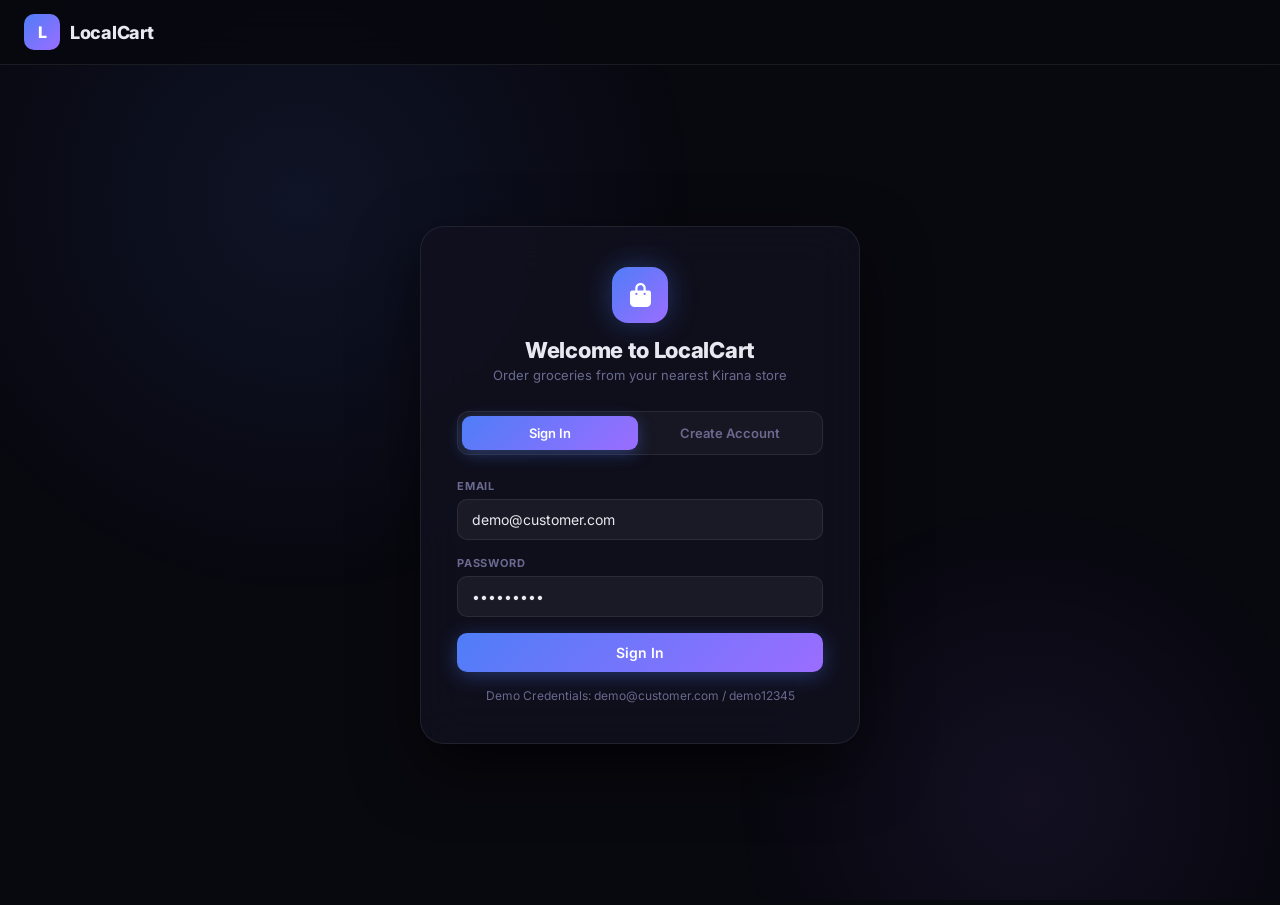
==== frontend/customer/index.html @ fc1aea0f "feat: implement customer storefront, unified landing page, and backend integration - Added customer " ====
<!DOCTYPE html>
<html lang="en">
<head>
  <meta charset="UTF-8">
  <meta name="viewport" content="width=device-width, initial-scale=1.0, maximum-scale=1.0, user-scalable=no">
  <title>LocalCart — Shop Groceries Online</title>
  <meta name="description" content="Order groceries from your nearest Kirana store. Fast delivery in under 20 minutes.">
  <link rel="stylesheet" href="customer.css">
  <link rel="stylesheet" href="https://cdnjs.cloudflare.com/ajax/libs/font-awesome/6.5.1/css/all.min.css">
</head>
<body>

<div class="bg-canvas"></div>

<!-- ─── Navbar ─── -->
<nav class="navbar">
  <div class="nav-brand">
    <div class="nav-logo">L</div>
    <span class="nav-title">LocalCart</span>
  </div>
  <div class="nav-actions">
    <span class="nav-user" id="navUser"></span>
    <button class="nav-btn" id="navCartBtn" style="display:none" onclick="toggleMobileCart()">
      <i class="fas fa-shopping-cart"></i>
      <span class="cart-badge" id="cartBadge" style="display:none">0</span>
    </button>
    <button class="nav-btn" id="navLogout" style="display:none" onclick="handleLogout()">
      <i class="fas fa-right-from-bracket"></i> Logout
    </button>
  </div>
</nav>

<!-- ═══════ VIEW: AUTH ═══════ -->
<div class="view active" id="view-auth">
  <div class="auth-container">
    <div class="auth-card">
      <div class="auth-header">
        <div class="auth-icon"><i class="fas fa-bag-shopping"></i></div>
        <div class="auth-title">Welcome to LocalCart</div>
        <div class="auth-sub">Order groceries from your nearest Kirana store</div>
      </div>

      <div class="auth-tabs">
        <button class="auth-tab active" id="authTabLogin" onclick="switchAuthTab('login')">Sign In</button>
        <button class="auth-tab" id="authTabRegister" onclick="switchAuthTab('register')">Create Account</button>
      </div>

      <div class="form-error" id="authError"></div>

      <!-- Login Panel -->
      <div class="form-panel active" id="authPanelLogin">
        <form onsubmit="handleLogin(event)">
          <div class="form-group">
            <label class="form-label">Email</label>
            <input class="form-input" type="email" id="loginEmail" placeholder="you@example.com" value="demo@customer.com" required>
          </div>
          <div class="form-group">
            <label class="form-label">Password</label>
            <input class="form-input" type="password" id="loginPassword" placeholder="Enter your password" value="demo12345" required>
          </div>
          <button type="submit" class="btn btn-primary btn-block" id="loginBtn">
            <span class="spinner"></span>
            <span class="btn-label">Sign In</span>
          </button>
          <div style="text-align:center; margin-top:16px; font-size:12px; color:var(--text-muted);">
            Demo Credentials: demo@customer.com / demo12345
          </div>
        </form>
      </div>

      <!-- Register Panel -->
      <div class="form-panel" id="authPanelRegister">
        <form onsubmit="handleRegister(event)">
          <div class="form-group">
            <label class="form-label">Full Name</label>
            <input class="form-input" type="text" id="regName" placeholder="Your name" required>
          </div>
          <div class="form-group">
            <label class="form-label">Email</label>
            <input class="form-input" type="email" id="regEmail" placeholder="you@example.com" required>
          </div>
          <div class="form-group">
            <label class="form-label">Password</label>
            <input class="form-input" type="password" id="regPassword" placeholder="Min 8 characters" required>
          </div>
          <div class="form-group">
            <label class="form-label">Confirm Password</label>
            <input class="form-input" type="password" id="regConfirm" placeholder="Re-enter password" required>
          </div>
          <button type="submit" class="btn btn-primary btn-block" id="regBtn">
            <span class="spinner"></span>
            <span class="btn-label"><i class="fas fa-user-plus"></i> Create Account</span>
          </button>
        </form>
      </div>
    </div>
  </div>
</div>

<!-- ═══════ VIEW: CATALOG ═══════ -->
<div class="view" id="view-catalog">
  <div class="main-content">
    <div class="page-header">
      <div class="page-title">Shop Groceries 🛒</div>
      <div class="page-sub">Fresh products from your neighbourhood Kirana store</div>
    </div>

    <div class="cat-bar" id="catBar">
      <button class="cat-pill active" data-cat="All">All</button>
    </div>

    <div class="catalog-layout">
      <div class="product-grid" id="productGrid"></div>

      <!-- Cart Sidebar -->
      <div class="cart-sidebar" id="cartSidebar">
        <div class="cart-title"><i class="fas fa-shopping-cart"></i> Your Cart</div>
        <div class="cart-empty" id="cartEmpty">
          <i class="fas fa-cart-plus"></i>
          Your cart is empty.<br>Add some products to get started!
        </div>
        <div id="cartList"></div>
        <div class="cart-footer" id="cartFooter" style="display:none">
          <div class="cart-total">
            <span>Total</span>
            <span class="cart-total-val" id="cartTotal">₹0</span>
          </div>
          <button class="btn btn-primary btn-block" onclick="goToCheckout()">
            <i class="fas fa-arrow-right"></i> Proceed to Checkout
          </button>
        </div>
      </div>
    </div>
  </div>
</div>

<!-- ═══════ VIEW: CHECKOUT ═══════ -->
<div class="view" id="view-checkout">
  <div class="main-content">
    <div class="checkout-container">
      <div class="page-header">
        <button class="btn btn-ghost" onclick="showView('catalog')" style="margin-bottom:8px">
          <i class="fas fa-arrow-left"></i> Back to catalog
        </button>
        <div class="page-title">Checkout</div>
      </div>

      <!-- Order Summary -->
      <div class="checkout-card">
        <div class="checkout-card-title"><i class="fas fa-receipt"></i> Order Summary</div>
        <div id="checkoutItems"></div>
        <div class="checkout-item" style="border-top:1px solid var(--border);margin-top:8px;padding-top:12px;font-weight:700;font-size:15px">
          <span>Total</span>
          <span id="checkoutTotal" style="color:var(--green)">₹0</span>
        </div>
      </div>

      <!-- Delivery Address -->
      <div class="checkout-card">
        <div class="checkout-card-title"><i class="fas fa-map-marker-alt"></i> Delivery Address</div>
        <textarea class="form-input" id="deliveryAddress" placeholder="Enter your full delivery address (min 20 characters)..." rows="3"></textarea>
      </div>

      <!-- Payment Method -->
      <div class="checkout-card">
        <div class="checkout-card-title"><i class="fas fa-credit-card"></i> Payment Method</div>
        <div class="radio-group">
          <label class="radio-option selected" data-method="COD" onclick="selectPayment('COD')">
            <input type="radio" name="payment" value="COD" checked>
            <div>
              <div class="radio-label">💵 Cash on Delivery</div>
              <div class="radio-desc">Pay when your order arrives</div>
            </div>
          </label>
          <label class="radio-option" data-method="UPI" onclick="selectPayment('UPI')">
            <input type="radio" name="payment" value="UPI">
            <div>
              <div class="radio-label">📱 UPI Payment</div>
              <div class="radio-desc">Pay via Google Pay, PhonePe, etc.</div>
            </div>
          </label>
        </div>
        <div class="upi-placeholder" id="upiPlaceholder" style="display:none">
          <i class="fas fa-qrcode" style="font-size:48px;display:block;margin-bottom:8px;opacity:0.5"></i>
          Pay via UPI before placing your order
        </div>
      </div>

      <div class="form-error" id="checkoutError"></div>

      <button class="btn btn-primary btn-block" id="placeOrderBtn" onclick="placeOrder()" style="margin-top:8px;padding:14px">
        <span class="spinner"></span>
        <span class="btn-label"><i class="fas fa-check"></i> Place Order</span>
      </button>
    </div>
  </div>
</div>

<!-- ═══════ VIEW: CONFIRMATION ═══════ -->
<div class="view" id="view-confirm">
  <div class="confirm-container">
    <div class="confirm-card">
      <div class="confirm-icon"><i class="fas fa-check"></i></div>
      <div class="confirm-title">Order Placed! 🎉</div>
      <div class="confirm-sub">Your order is being prepared for delivery</div>

      <div class="confirm-detail">
        <span class="confirm-detail-label">Order ID</span>
        <span class="confirm-detail-val" id="confirmOrderId">#—</span>
      </div>
      <div class="confirm-detail">
        <span class="confirm-detail-label">Estimated Delivery</span>
        <span class="confirm-detail-val" id="confirmEta">~20 minutes</span>
      </div>
      <div class="confirm-detail">
        <span class="confirm-detail-label">Total</span>
        <span class="confirm-detail-val" style="color:var(--green)" id="confirmTotal">₹0</span>
      </div>
      <div class="confirm-detail">
        <span class="confirm-detail-label">Payment</span>
        <span class="confirm-detail-val" id="confirmPayment">COD</span>
      </div>

      <div class="confirm-items">
        <div class="confirm-items-title">Items Ordered</div>
        <div id="confirmItemsList"></div>
      </div>

      <button class="btn btn-primary btn-block" onclick="backToCatalog()" style="margin-top:16px">
        <i class="fas fa-arrow-left"></i> Back to Catalog
      </button>
    </div>
  </div>
</div>

<script src="cart.js"></script>
<script src="customer.js"></script>
</body>
</html>
---- frontend/customer/customer.css ----
/* customer.css — LocalCart Customer Panel Stylesheet */
@import url('https://fonts.googleapis.com/css2?family=Inter:wght@300;400;500;600;700;800&display=swap');

*, *::before, *::after { box-sizing: border-box; margin: 0; padding: 0; }

:root {
  --bg: #08080f;
  --bg-card: rgba(16,16,30,0.88);
  --bg-glass: rgba(255,255,255,0.03);
  --bg-input: rgba(255,255,255,0.05);
  --border: rgba(255,255,255,0.08);
  --border-hover: rgba(255,255,255,0.15);
  --text: #e8e8f0;
  --text-secondary: #b0b0c8;
  --text-muted: #6a6a90;
  --accent: #4f7df8;
  --accent-2: #9b6dff;
  --accent-glow: rgba(79,125,248,0.35);
  --green: #34d399;
  --red: #f87171;
  --orange: #f59e0b;
  --pink: #ec4899;
  --cyan: #36d6e7;
  --radius: 16px;
  --radius-sm: 10px;
  --radius-xs: 6px;
  --shadow: 0 24px 64px rgba(0,0,0,0.6);
  --font: 'Inter', -apple-system, BlinkMacSystemFont, sans-serif;
  --transition: 0.25s cubic-bezier(0.4,0,0.2,1);
}

html, body { height: 100%; font-family: var(--font); background: var(--bg); color: var(--text); -webkit-font-smoothing: antialiased; }

/* Background blobs */
.bg-canvas { position: fixed; inset: 0; z-index: 0; overflow: hidden; pointer-events: none; }
.bg-canvas::before {
  content: ''; position: absolute; width: 800px; height: 800px; border-radius: 50%;
  background: radial-gradient(circle, rgba(79,125,248,0.10) 0%, transparent 70%);
  top: -200px; left: -100px; animation: drift1 18s ease-in-out infinite alternate;
}
.bg-canvas::after {
  content: ''; position: absolute; width: 600px; height: 600px; border-radius: 50%;
  background: radial-gradient(circle, rgba(155,109,255,0.08) 0%, transparent 70%);
  bottom: -200px; right: -50px; animation: drift2 22s ease-in-out infinite alternate;
}
@keyframes drift1 { from{transform:translate(0,0) scale(1)} to{transform:translate(60px,40px) scale(1.1)} }
@keyframes drift2 { from{transform:translate(0,0) scale(1)} to{transform:translate(-50px,-30px) scale(1.08)} }

/* ─── Navbar ─── */
.navbar {
  position: sticky; top: 0; z-index: 100;
  display: flex; align-items: center; justify-content: space-between;
  padding: 14px 24px;
  background: rgba(8,8,15,0.85); backdrop-filter: blur(20px);
  border-bottom: 1px solid var(--border);
}
.nav-brand { display: flex; align-items: center; gap: 10px; }
.nav-logo {
  width: 36px; height: 36px; border-radius: 10px;
  background: linear-gradient(135deg, var(--accent), var(--accent-2));
  display: flex; align-items: center; justify-content: center;
  font-size: 16px; color: #fff; font-weight: 800;
}
.nav-title { font-size: 18px; font-weight: 800; letter-spacing: -0.3px; }
.nav-actions { display: flex; align-items: center; gap: 12px; }
.nav-btn {
  background: var(--bg-glass); border: 1px solid var(--border); border-radius: var(--radius-sm);
  color: var(--text-secondary); padding: 8px 14px; font-family: var(--font);
  font-size: 13px; font-weight: 600; cursor: pointer; transition: var(--transition);
  display: flex; align-items: center; gap: 6px;
}
.nav-btn:hover { background: rgba(255,255,255,0.07); border-color: var(--border-hover); color: var(--text); }
.nav-btn .cart-badge {
  background: var(--accent); color: #fff; font-size: 10px; font-weight: 700;
  padding: 1px 6px; border-radius: 10px; min-width: 18px; text-align: center;
}
.nav-user { font-size: 13px; color: var(--text-muted); font-weight: 500; }

/* ─── Auth View ─── */
.auth-container { display: flex; align-items: center; justify-content: center; min-height: calc(100vh - 60px); padding: 24px; }
.auth-card {
  width: 100%; max-width: 440px; background: var(--bg-card);
  backdrop-filter: blur(24px); border: 1px solid var(--border);
  border-radius: 24px; padding: 40px 36px; box-shadow: var(--shadow);
  animation: slideUp 0.5s cubic-bezier(0.22,1,0.36,1) both;
}
@keyframes slideUp { from{opacity:0;transform:translateY(24px) scale(0.97)} to{opacity:1;transform:translateY(0) scale(1)} }

.auth-header { text-align: center; margin-bottom: 28px; }
.auth-icon {
  width: 56px; height: 56px; border-radius: 16px; margin: 0 auto 14px;
  background: linear-gradient(135deg, var(--accent), var(--accent-2));
  display: flex; align-items: center; justify-content: center;
  font-size: 24px; color: #fff; box-shadow: 0 0 28px var(--accent-glow);
}
.auth-title { font-size: 22px; font-weight: 800; letter-spacing: -0.3px; }
.auth-sub { font-size: 13px; color: var(--text-muted); margin-top: 4px; }

.auth-tabs {
  display: flex; background: rgba(255,255,255,0.04); border: 1px solid var(--border);
  border-radius: 12px; padding: 4px; gap: 4px; margin-bottom: 24px;
}
.auth-tab {
  flex: 1; padding: 9px; border: none; border-radius: 9px; background: none;
  font-family: var(--font); font-size: 13px; font-weight: 600;
  color: var(--text-muted); cursor: pointer; transition: all 0.2s;
}
.auth-tab.active {
  background: linear-gradient(135deg, var(--accent), var(--accent-2));
  color: #fff; box-shadow: 0 4px 16px rgba(79,125,248,0.35);
}

.form-group { margin-bottom: 16px; }
.form-label { display: block; font-size: 11px; font-weight: 700; color: var(--text-muted); text-transform: uppercase; letter-spacing: 0.8px; margin-bottom: 6px; }
.form-input {
  width: 100%; padding: 11px 14px; background: var(--bg-input);
  border: 1.5px solid var(--border); border-radius: var(--radius-sm);
  color: var(--text); font-family: var(--font); font-size: 14px; outline: none;
  transition: border-color 0.2s, box-shadow 0.2s;
}
.form-input::placeholder { color: var(--text-muted); }
.form-input:focus { border-color: var(--accent); box-shadow: 0 0 0 3px rgba(79,125,248,0.15); }

.form-error { display: none; font-size: 12px; color: var(--red); margin-top: 8px; padding: 8px 12px; background: rgba(248,113,113,0.08); border-radius: 8px; }
.form-error.show { display: block; }

.form-panel { display: none; }
.form-panel.active { display: block; }

/* ─── Buttons ─── */
.btn {
  display: inline-flex; align-items: center; justify-content: center; gap: 8px;
  padding: 11px 20px; border: none; border-radius: var(--radius-sm);
  font-family: var(--font); font-size: 14px; font-weight: 600;
  cursor: pointer; transition: var(--transition); position: relative;
}
.btn-primary {
  background: linear-gradient(135deg, var(--accent), var(--accent-2));
  color: #fff; box-shadow: 0 4px 20px rgba(79,125,248,0.35);
}
.btn-primary:hover { opacity: 0.92; transform: translateY(-1px); box-shadow: 0 8px 28px rgba(79,125,248,0.45); }
.btn-primary:disabled { opacity: 0.5; cursor: not-allowed; transform: none; }
.btn-secondary { background: rgba(255,255,255,0.06); border: 1px solid var(--border); color: var(--text-secondary); }
.btn-secondary:hover { background: rgba(255,255,255,0.10); color: var(--text); }
.btn-ghost { background: none; border: none; color: var(--text-muted); padding: 6px 10px; }
.btn-ghost:hover { color: var(--text); }
.btn-block { width: 100%; }
.btn .spinner { display: none; width: 16px; height: 16px; border: 2px solid rgba(255,255,255,0.3); border-top-color: #fff; border-radius: 50%; animation: spin 0.6s linear infinite; }
.btn.loading .spinner { display: inline-block; }
.btn.loading .btn-label { opacity: 0.6; }
@keyframes spin { to { transform: rotate(360deg); } }

/* ─── Main Layout ─── */
.main-content { position: relative; z-index: 1; max-width: 1200px; margin: 0 auto; padding: 24px; }
.page-header { margin-bottom: 24px; }
.page-title { font-size: 24px; font-weight: 800; letter-spacing: -0.3px; }
.page-sub { font-size: 13px; color: var(--text-muted); margin-top: 4px; }

/* ─── Catalog Layout ─── */
.catalog-layout { display: grid; grid-template-columns: 1fr 340px; gap: 24px; align-items: start; }

/* ─── Category Filter ─── */
.cat-bar { display: flex; gap: 8px; margin-bottom: 20px; flex-wrap: wrap; }
.cat-pill {
  padding: 7px 16px; border-radius: 20px; border: 1px solid var(--border);
  background: var(--bg-glass); color: var(--text-muted); font-family: var(--font);
  font-size: 12.5px; font-weight: 600; cursor: pointer; transition: var(--transition);
}
.cat-pill:hover { border-color: var(--accent); color: var(--text-secondary); }
.cat-pill.active { background: var(--accent); color: #fff; border-color: var(--accent); box-shadow: 0 4px 14px rgba(79,125,248,0.3); }

/* ─── Product Grid ─── */
.product-grid { display: grid; grid-template-columns: repeat(auto-fill, minmax(220px, 1fr)); gap: 16px; }

.p-card {
  background: var(--bg-card); border: 1px solid var(--border); border-radius: var(--radius);
  padding: 20px; transition: var(--transition); position: relative; overflow: hidden;
}
.p-card:hover { border-color: var(--border-hover); transform: translateY(-2px); box-shadow: 0 12px 40px rgba(0,0,0,0.3); }
.p-card-emoji { font-size: 36px; margin-bottom: 12px; display: block; }
.p-card-name { font-size: 15px; font-weight: 700; margin-bottom: 2px; }
.p-card-te { font-size: 12px; color: var(--text-muted); margin-bottom: 8px; min-height: 16px; }
.p-card-cat { display: inline-block; font-size: 10px; font-weight: 700; text-transform: uppercase; letter-spacing: 0.5px; padding: 3px 8px; border-radius: 6px; background: rgba(79,125,248,0.12); color: var(--accent); margin-bottom: 10px; }
.p-card-price { font-size: 20px; font-weight: 800; color: var(--green); margin-bottom: 4px; }
.p-card-unit { font-size: 11px; color: var(--text-muted); margin-bottom: 12px; }
.p-card-stock { font-size: 11px; color: var(--text-muted); margin-bottom: 14px; }

.qty-row { display: flex; align-items: center; gap: 8px; margin-bottom: 12px; }
.qty-btn {
  width: 30px; height: 30px; border-radius: 8px; border: 1px solid var(--border);
  background: var(--bg-glass); color: var(--text); font-size: 16px; font-weight: 700;
  cursor: pointer; display: flex; align-items: center; justify-content: center; transition: var(--transition);
}
.qty-btn:hover { background: rgba(255,255,255,0.10); border-color: var(--accent); }
.qty-val { font-size: 15px; font-weight: 700; min-width: 24px; text-align: center; }

.add-btn {
  width: 100%; padding: 9px; border: none; border-radius: var(--radius-sm);
  background: linear-gradient(135deg, var(--accent), var(--accent-2));
  color: #fff; font-family: var(--font); font-size: 13px; font-weight: 700;
  cursor: pointer; transition: var(--transition);
}
.add-btn:hover { opacity: 0.9; box-shadow: 0 6px 20px rgba(79,125,248,0.3); }
.add-btn:disabled { opacity: 0.35; cursor: not-allowed; }
.add-btn.in-cart { background: rgba(52,211,153,0.15); color: var(--green); border: 1px solid rgba(52,211,153,0.3); }

/* ─── Cart Sidebar ─── */
.cart-sidebar {
  background: var(--bg-card); border: 1px solid var(--border); border-radius: var(--radius);
  padding: 20px; position: sticky; top: 80px;
}
.cart-title { font-size: 16px; font-weight: 800; margin-bottom: 16px; display: flex; align-items: center; gap: 8px; }
.cart-title i { color: var(--accent); }
.cart-empty { text-align: center; padding: 32px 0; color: var(--text-muted); font-size: 13px; }
.cart-empty i { font-size: 32px; display: block; margin-bottom: 8px; opacity: 0.4; }

.cart-item {
  display: flex; align-items: center; gap: 12px;
  padding: 12px 0; border-bottom: 1px solid var(--border);
}
.cart-item:last-child { border-bottom: none; }
.cart-item-info { flex: 1; min-width: 0; }
.cart-item-name { font-size: 13px; font-weight: 600; white-space: nowrap; overflow: hidden; text-overflow: ellipsis; }
.cart-item-meta { font-size: 11px; color: var(--text-muted); margin-top: 2px; }
.cart-item-price { font-size: 14px; font-weight: 700; white-space: nowrap; }
.cart-item-remove { color: var(--text-muted); cursor: pointer; padding: 4px; font-size: 12px; transition: color 0.15s; }
.cart-item-remove:hover { color: var(--red); }

.cart-footer { margin-top: 16px; padding-top: 16px; border-top: 1px solid var(--border); }
.cart-total { display: flex; justify-content: space-between; font-size: 16px; font-weight: 800; margin-bottom: 14px; }
.cart-total-val { color: var(--green); }

/* ─── Checkout View ─── */
.checkout-container { max-width: 640px; margin: 0 auto; }
.checkout-card { background: var(--bg-card); border: 1px solid var(--border); border-radius: var(--radius); padding: 24px; margin-bottom: 20px; }
.checkout-card-title { font-size: 15px; font-weight: 700; margin-bottom: 14px; display: flex; align-items: center; gap: 8px; }
.checkout-card-title i { color: var(--accent); font-size: 14px; }

.checkout-item { display: flex; justify-content: space-between; padding: 8px 0; font-size: 13px; }
.checkout-item-name { color: var(--text-secondary); }
.checkout-item-val { font-weight: 600; }

.radio-group { display: flex; flex-direction: column; gap: 10px; }
.radio-option {
  display: flex; align-items: center; gap: 10px; padding: 12px;
  background: var(--bg-glass); border: 1.5px solid var(--border); border-radius: var(--radius-sm);
  cursor: pointer; transition: var(--transition);
}
.radio-option:hover { border-color: var(--border-hover); }
.radio-option.selected { border-color: var(--accent); background: rgba(79,125,248,0.06); }
.radio-option input[type="radio"] { accent-color: var(--accent); width: 16px; height: 16px; }
.radio-label { font-size: 14px; font-weight: 600; }
.radio-desc { font-size: 11px; color: var(--text-muted); }
.upi-placeholder { margin-top: 12px; padding: 16px; background: var(--bg-glass); border-radius: var(--radius-sm); text-align: center; font-size: 13px; color: var(--text-muted); border: 1px dashed var(--border); }

textarea.form-input { resize: none; min-height: 80px; line-height: 1.5; }

/* ─── Confirmation View ─── */
.confirm-container { display: flex; align-items: center; justify-content: center; min-height: calc(100vh - 60px); padding: 24px; }
.confirm-card { text-align: center; max-width: 480px; width: 100%; background: var(--bg-card); border: 1px solid var(--border); border-radius: 24px; padding: 48px 36px; box-shadow: var(--shadow); animation: slideUp 0.5s cubic-bezier(0.22,1,0.36,1) both; }
.confirm-icon { width: 72px; height: 72px; border-radius: 50%; background: rgba(52,211,153,0.12); display: flex; align-items: center; justify-content: center; margin: 0 auto 20px; font-size: 32px; color: var(--green); animation: popIn 0.4s 0.2s both; }
@keyframes popIn { from{transform:scale(0.5);opacity:0} to{transform:scale(1);opacity:1} }
.confirm-title { font-size: 24px; font-weight: 800; margin-bottom: 6px; }
.confirm-sub { font-size: 14px; color: var(--text-muted); margin-bottom: 24px; }
.confirm-detail { display: flex; justify-content: space-between; padding: 10px 0; border-bottom: 1px solid var(--border); font-size: 14px; }
.confirm-detail:last-child { border-bottom: none; }
.confirm-detail-label { color: var(--text-muted); }
.confirm-detail-val { font-weight: 700; }
.confirm-items { text-align: left; margin: 16px 0; padding: 16px; background: var(--bg-glass); border-radius: var(--radius-sm); }
.confirm-items-title { font-size: 12px; font-weight: 700; color: var(--text-muted); text-transform: uppercase; letter-spacing: 0.5px; margin-bottom: 10px; }
.confirm-item { font-size: 13px; padding: 4px 0; display: flex; justify-content: space-between; }

/* ─── View container ─── */
.view { display: none; }
.view.active { display: block; }

/* ─── Responsive ─── */
@media (max-width: 768px) {
  .catalog-layout { grid-template-columns: 1fr; }
  .cart-sidebar { position: fixed; bottom: 0; left: 0; right: 0; z-index: 90; border-radius: 20px 20px 0 0; max-height: 45vh; overflow-y: auto; border: 1px solid var(--border); border-bottom: none; box-shadow: 0 -12px 40px rgba(0,0,0,0.5); transform: translateY(100%); transition: transform 0.3s ease; }
  .cart-sidebar.mobile-open { transform: translateY(0); }
  .product-grid { grid-template-columns: repeat(auto-fill, minmax(160px, 1fr)); gap: 12px; }
  .p-card { padding: 14px; }
  .p-card-emoji { font-size: 28px; }
  .p-card-price { font-size: 17px; }
  .navbar { padding: 12px 16px; }
  .nav-title { font-size: 16px; }
  .main-content { padding: 16px; }
  .auth-card { padding: 28px 20px; }
}

@media (max-width: 480px) {
  .product-grid { grid-template-columns: 1fr 1fr; gap: 10px; }
  .p-card { padding: 12px; }
  .cat-bar { gap: 6px; }
  .cat-pill { padding: 5px 12px; font-size: 11px; }
}
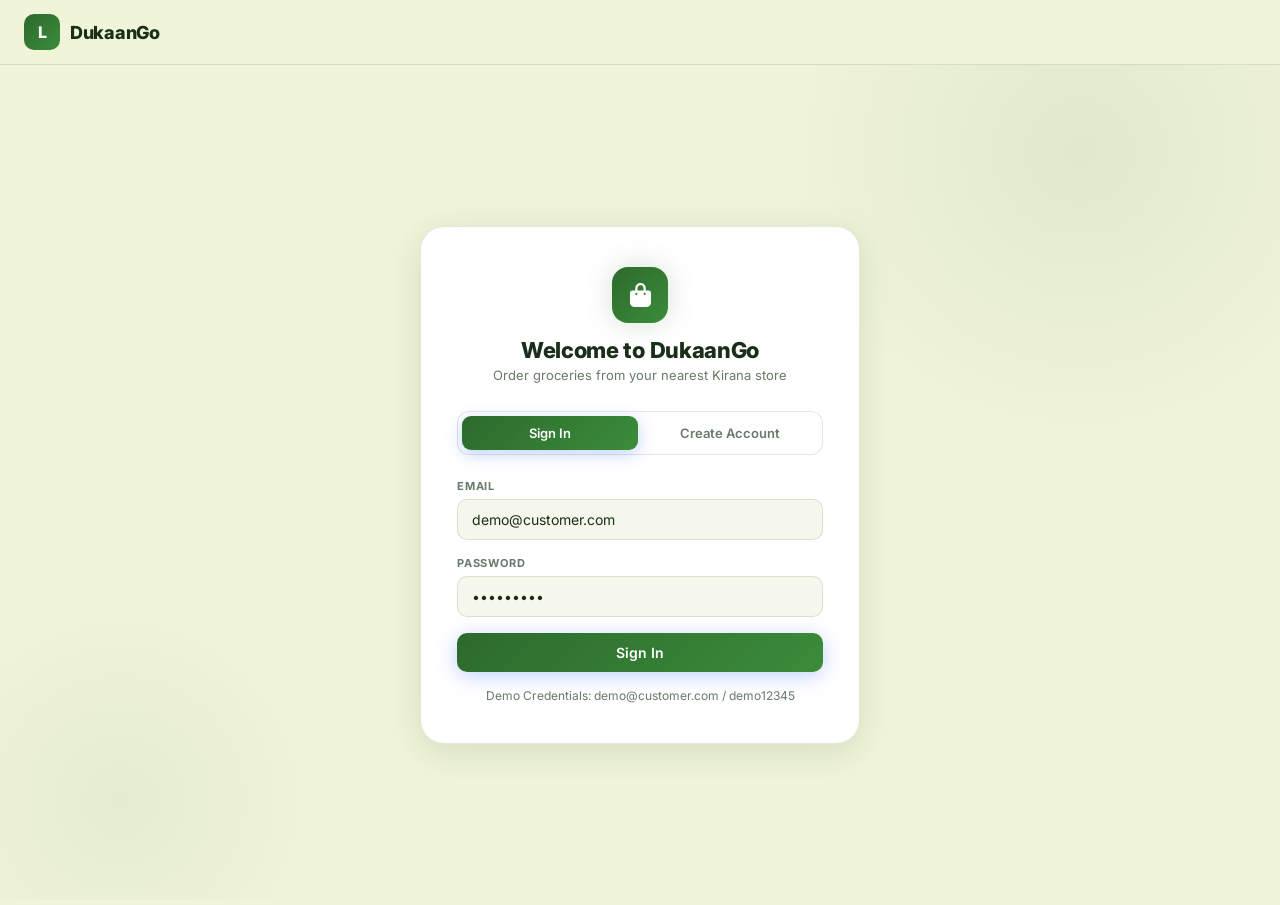
==== commit 6be54256: "feat(theme): DukaanGo green/cream design system across all pages - Redesign landing page (index.html" ====
--- a/frontend/customer/index.html
+++ b/frontend/customer/index.html
@@ -3,7 +3,7 @@
 <head>
   <meta charset="UTF-8">
   <meta name="viewport" content="width=device-width, initial-scale=1.0, maximum-scale=1.0, user-scalable=no">
-  <title>LocalCart — Shop Groceries Online</title>
+  <title>DukaanGo — Shop Groceries Online</title>
   <meta name="description" content="Order groceries from your nearest Kirana store. Fast delivery in under 20 minutes.">
   <link rel="stylesheet" href="customer.css">
   <link rel="stylesheet" href="https://cdnjs.cloudflare.com/ajax/libs/font-awesome/6.5.1/css/all.min.css">
@@ -16,7 +16,7 @@
 <nav class="navbar">
   <div class="nav-brand">
     <div class="nav-logo">L</div>
-    <span class="nav-title">LocalCart</span>
+    <span class="nav-title">DukaanGo</span>
   </div>
   <div class="nav-actions">
     <span class="nav-user" id="navUser"></span>
@@ -36,7 +36,7 @@
     <div class="auth-card">
       <div class="auth-header">
         <div class="auth-icon"><i class="fas fa-bag-shopping"></i></div>
-        <div class="auth-title">Welcome to LocalCart</div>
+        <div class="auth-title">Welcome to DukaanGo</div>
         <div class="auth-sub">Order groceries from your nearest Kirana store</div>
       </div>
 
--- a/frontend/customer/customer.css
+++ b/frontend/customer/customer.css
@@ -1,63 +1,61 @@
-/* customer.css — LocalCart Customer Panel Stylesheet */
+/* customer.css — DukaanGo Customer Panel Stylesheet */
 @import url('https://fonts.googleapis.com/css2?family=Inter:wght@300;400;500;600;700;800&display=swap');
 
 *, *::before, *::after { box-sizing: border-box; margin: 0; padding: 0; }
 
 :root {
-  --bg: #08080f;
-  --bg-card: rgba(16,16,30,0.88);
-  --bg-glass: rgba(255,255,255,0.03);
-  --bg-input: rgba(255,255,255,0.05);
-  --border: rgba(255,255,255,0.08);
-  --border-hover: rgba(255,255,255,0.15);
-  --text: #e8e8f0;
-  --text-secondary: #b0b0c8;
-  --text-muted: #6a6a90;
-  --accent: #4f7df8;
-  --accent-2: #9b6dff;
-  --accent-glow: rgba(79,125,248,0.35);
-  --green: #34d399;
-  --red: #f87171;
-  --orange: #f59e0b;
+  --bg: #f0f4d8;
+  --bg-card: #ffffff;
+  --bg-glass: rgba(45,106,45,0.04);
+  --bg-input: #f5f7ec;
+  --border: rgba(45,106,45,0.15);
+  --border-hover: rgba(45,106,45,0.3);
+  --text: #1a2e1a;
+  --text-secondary: #3a4a3a;
+  --text-muted: #6a7a6a;
+  --accent: #2d6a2d;
+  --accent-2: #3a8c3a;
+  --accent-glow: rgba(45,106,45,0.2);
+  --green: #3a8c3a;
+  --red: #e53e3e;
+  --orange: #e85d26;
   --pink: #ec4899;
-  --cyan: #36d6e7;
+  --cyan: #0891b2;
   --radius: 16px;
   --radius-sm: 10px;
   --radius-xs: 6px;
-  --shadow: 0 24px 64px rgba(0,0,0,0.6);
+  --shadow: 0 8px 32px rgba(45,106,45,0.15);
   --font: 'Inter', -apple-system, BlinkMacSystemFont, sans-serif;
   --transition: 0.25s cubic-bezier(0.4,0,0.2,1);
 }
 
 html, body { height: 100%; font-family: var(--font); background: var(--bg); color: var(--text); -webkit-font-smoothing: antialiased; }
 
-/* Background blobs */
-.bg-canvas { position: fixed; inset: 0; z-index: 0; overflow: hidden; pointer-events: none; }
+/* Background */
+.bg-canvas { position: fixed; inset: 0; z-index: 0; overflow: hidden; pointer-events: none; background: #f0f4d8; }
 .bg-canvas::before {
-  content: ''; position: absolute; width: 800px; height: 800px; border-radius: 50%;
-  background: radial-gradient(circle, rgba(79,125,248,0.10) 0%, transparent 70%);
-  top: -200px; left: -100px; animation: drift1 18s ease-in-out infinite alternate;
+  content: ''; position: absolute; width: 600px; height: 600px; border-radius: 50%;
+  background: radial-gradient(circle, rgba(45,106,45,0.08) 0%, transparent 70%);
+  top: -150px; right: -100px;
 }
 .bg-canvas::after {
-  content: ''; position: absolute; width: 600px; height: 600px; border-radius: 50%;
-  background: radial-gradient(circle, rgba(155,109,255,0.08) 0%, transparent 70%);
-  bottom: -200px; right: -50px; animation: drift2 22s ease-in-out infinite alternate;
-}
-@keyframes drift1 { from{transform:translate(0,0) scale(1)} to{transform:translate(60px,40px) scale(1.1)} }
-@keyframes drift2 { from{transform:translate(0,0) scale(1)} to{transform:translate(-50px,-30px) scale(1.08)} }
+  content: ''; position: absolute; width: 400px; height: 400px; border-radius: 50%;
+  background: radial-gradient(circle, rgba(45,106,45,0.06) 0%, transparent 70%);
+  bottom: -100px; left: -80px;
+}
 
 /* ─── Navbar ─── */
 .navbar {
   position: sticky; top: 0; z-index: 100;
   display: flex; align-items: center; justify-content: space-between;
   padding: 14px 24px;
-  background: rgba(8,8,15,0.85); backdrop-filter: blur(20px);
-  border-bottom: 1px solid var(--border);
+  background: #f0f4d8; backdrop-filter: none;
+  border-bottom: 1px solid rgba(45,106,45,0.15);
 }
 .nav-brand { display: flex; align-items: center; gap: 10px; }
 .nav-logo {
   width: 36px; height: 36px; border-radius: 10px;
-  background: linear-gradient(135deg, var(--accent), var(--accent-2));
+  background: linear-gradient(135deg, #2d6a2d, #3a8c3a);
   display: flex; align-items: center; justify-content: center;
   font-size: 16px; color: #fff; font-weight: 800;
 }
